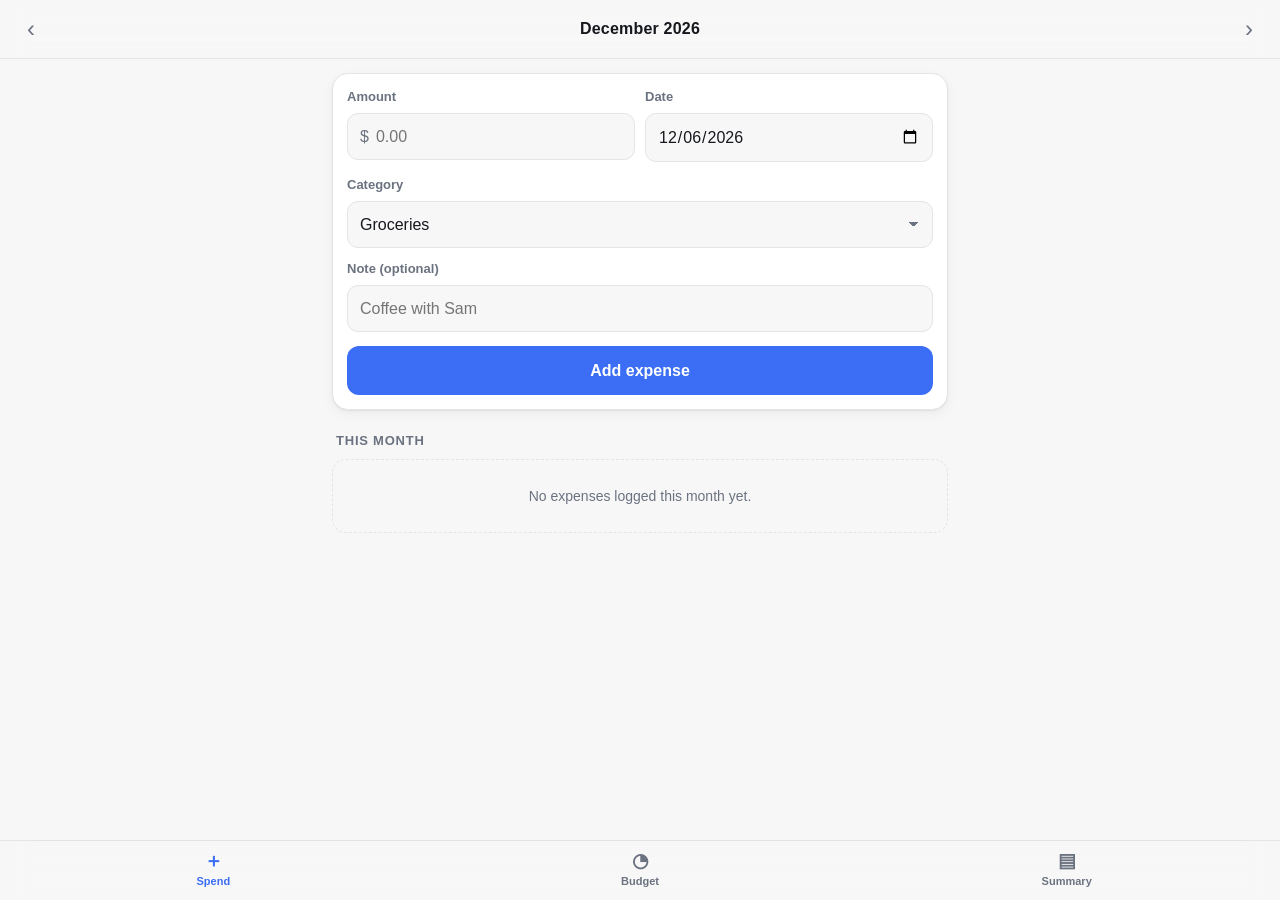
==== budget/index.html @ 3ccc6b04 "Move app to /budget/, add storage-protection status, fix amount field - App now served from /budget/" ====
<!doctype html>
<html lang="en">
<head>
<meta charset="utf-8">
<meta name="viewport" content="width=device-width, initial-scale=1, viewport-fit=cover">
<title>Budget</title>
<meta name="theme-color" content="#0f1115" media="(prefers-color-scheme: dark)">
<meta name="theme-color" content="#f7f7f8" media="(prefers-color-scheme: light)">
<meta name="apple-mobile-web-app-capable" content="yes">
<meta name="mobile-web-app-capable" content="yes">
<meta name="apple-mobile-web-app-status-bar-style" content="black-translucent">
<meta name="apple-mobile-web-app-title" content="Budget">
<link rel="manifest" href="manifest.webmanifest">
<link rel="apple-touch-icon" href="icons/icon-180.png">
<link rel="icon" href="icons/icon-192.png">
<link rel="stylesheet" href="styles.css">
</head>
<body>

<header class="topbar">
  <button class="monthnav" id="prevMonth" aria-label="Previous month">‹</button>
  <div class="monthlabel" id="monthLabel">—</div>
  <button class="monthnav" id="nextMonth" aria-label="Next month">›</button>
</header>

<main>
  <!-- ── SPEND ── -->
  <section class="view" id="view-spend">
    <form id="expenseForm" class="card">
      <div class="row">
        <div class="field amount">
          <label for="exAmount">Amount</label>
          <div class="amountwrap">
            <span class="cur" id="curSign">$</span>
            <input id="exAmount" type="text" inputmode="decimal" placeholder="0.00" autocomplete="off" required>
          </div>
        </div>
        <div class="field">
          <label for="exDate">Date</label>
          <input id="exDate" type="date" required>
        </div>
      </div>
      <div class="field">
        <label for="exCat">Category</label>
        <select id="exCat" required></select>
      </div>
      <div class="field">
        <label for="exNote">Note <span class="muted">(optional)</span></label>
        <input id="exNote" type="text" placeholder="Coffee with Sam" autocomplete="off">
      </div>
      <button type="submit" class="primary">Add expense</button>
    </form>

    <h2 class="sectiontitle">This month <span class="count" id="txCount"></span></h2>
    <ul class="txlist" id="txList"></ul>
  </section>

  <!-- ── BUDGET ── -->
  <section class="view" id="view-budget" hidden>
    <div class="card total" id="totalCard">
      <div class="totalhead">
        <span>Total spent</span>
        <span class="totalfig"><b id="totalSpent">$0</b> <span class="muted">of <span id="totalBudget">$0</span></span></span>
      </div>
      <div class="bar"><div class="fill" id="totalFill"></div></div>
      <div class="totalfoot" id="totalFoot"></div>
    </div>

    <h2 class="sectiontitle">Categories</h2>
    <ul class="catlist" id="catList"></ul>

    <form id="catForm" class="card">
      <div class="field"><label for="catName">New category</label>
        <input id="catName" type="text" placeholder="Groceries" autocomplete="off" required></div>
      <div class="field"><label for="catBudget">Monthly budget</label>
        <input id="catBudget" type="text" inputmode="decimal" placeholder="400" autocomplete="off" required></div>
      <button type="submit" class="primary">Add category</button>
    </form>
  </section>

  <!-- ── SUMMARY ── -->
  <section class="view" id="view-summary" hidden>
    <div id="summaryBody"></div>
    <div class="card">
      <h3 class="cardtitle">Keeping your data safe</h3>
      <div class="statusrow">
        <span class="dot" id="dotInstall"></span>
        <span class="lbl">Added to Home Screen</span>
        <span class="val" id="valInstall">checking…</span>
      </div>
      <div class="statusrow">
        <span class="dot" id="dotPersist"></span>
        <span class="lbl">Protected from auto-cleanup</span>
        <span class="val" id="valPersist">checking…</span>
      </div>
      <p class="muted small" id="persistNote"></p>
      <button class="ghost" id="persistBtn" hidden style="width:100%">Ask iOS to protect this data</button>

      <div class="divider"></div>

      <p class="muted small" id="backupNote"></p>
      <div class="btnrow">
        <button class="ghost" id="exportBtn">Export backup</button>
        <button class="ghost" id="importBtn">Import backup</button>
      </div>
      <input type="file" id="importFile" accept="application/json,.json" hidden>
      <button class="danger ghost" id="wipeBtn">Erase everything</button>
    </div>
  </section>
</main>

<nav class="tabbar">
  <button class="tab is-active" data-view="spend"><span class="ico">＋</span>Spend</button>
  <button class="tab" data-view="budget"><span class="ico">◔</span>Budget</button>
  <button class="tab" data-view="summary"><span class="ico">▤</span>Summary</button>
</nav>

<div class="toast" id="toast" role="status" aria-live="polite"></div>

<script src="app.js"></script>
</body>
</html>
---- budget/styles.css ----
:root{
  --bg:#f7f7f8; --card:#ffffff; --ink:#16181d; --muted:#6b7280;
  --line:#e4e4e7; --accent:#3b6ef5; --good:#16a34a; --warn:#d97706; --over:#dc2626;
  --track:#ececed; --shadow:0 1px 2px rgba(16,18,29,.06), 0 4px 12px rgba(16,18,29,.05);
  --safe-b: env(safe-area-inset-bottom, 0px);
  --safe-t: env(safe-area-inset-top, 0px);
}
@media (prefers-color-scheme: dark){
  :root{
    --bg:#0f1115; --card:#171a20; --ink:#e9eaee; --muted:#9aa1ad;
    --line:#262a32; --accent:#5b86ff; --good:#3ecf7a; --warn:#e6a23c; --over:#f4685f;
    --track:#23272f; --shadow:none;
  }
}
*{box-sizing:border-box}
html,body{margin:0;padding:0}
body{
  background:var(--bg); color:var(--ink);
  font:16px/1.45 -apple-system,BlinkMacSystemFont,"SF Pro Text","Segoe UI",Roboto,sans-serif;
  -webkit-text-size-adjust:100%; -webkit-tap-highlight-color:transparent;
  padding-bottom:calc(64px + var(--safe-b));
}
h2,h3{margin:0}
button,input,select{font:inherit;color:inherit}

/* top bar */
.topbar{
  position:sticky; top:0; z-index:20;
  padding:calc(var(--safe-t) + 10px) 12px 10px;
  display:flex; align-items:center; gap:4px;
  background:color-mix(in srgb, var(--bg) 88%, transparent);
  backdrop-filter:saturate(180%) blur(14px);
  -webkit-backdrop-filter:saturate(180%) blur(14px);
  border-bottom:1px solid var(--line);
}
.monthlabel{flex:1;text-align:center;font-weight:650;letter-spacing:.2px}
.monthnav{
  width:38px;height:38px;border:0;border-radius:10px;background:transparent;
  font-size:24px;line-height:1;color:var(--muted);cursor:pointer
}
.monthnav:active{background:var(--track)}

main{padding:14px 12px 24px;max-width:640px;margin:0 auto}
.sectiontitle{
  font-size:13px;font-weight:650;text-transform:uppercase;letter-spacing:.06em;
  color:var(--muted);margin:22px 4px 8px;display:flex;justify-content:space-between;align-items:baseline
}
.count{font-weight:500;text-transform:none;letter-spacing:0}
.cardtitle{font-size:15px;font-weight:650;margin-bottom:6px}
.muted{color:var(--muted)}
.small{font-size:13px;line-height:1.5}

.card{
  background:var(--card); border:1px solid var(--line); border-radius:16px;
  padding:14px; box-shadow:var(--shadow); margin-bottom:12px;
}
.field{margin-bottom:12px;display:flex;flex-direction:column;gap:6px}
.field:last-of-type{margin-bottom:14px}
label{font-size:13px;color:var(--muted);font-weight:550}
input[type=text],input[type=date],select{
  width:100%;padding:11px 12px;border:1px solid var(--line);border-radius:11px;
  background:var(--bg);appearance:none;-webkit-appearance:none;font-size:16px;
}
input:focus,select:focus{outline:2px solid var(--accent);outline-offset:-1px;border-color:transparent}
select{background-image:linear-gradient(45deg,transparent 50%,var(--muted) 50%),linear-gradient(135deg,var(--muted) 50%,transparent 50%);
  background-position:calc(100% - 18px) 50%,calc(100% - 13px) 50%;background-size:5px 5px,5px 5px;background-repeat:no-repeat;padding-right:34px}
.row{display:flex;gap:10px}
.row .field{flex:1;min-width:0}
/* The currency sign sits in the flow rather than floating over the input, so it
   works whatever the phone's locale calls the currency ($, US$, CHF, kr...). */
.amountwrap{
  display:flex;align-items:center;gap:7px;padding:0 12px;
  border:1px solid var(--line);border-radius:11px;background:var(--bg);
}
.amountwrap:focus-within{outline:2px solid var(--accent);outline-offset:-1px;border-color:transparent}
.amountwrap .cur{flex:none;color:var(--muted);white-space:nowrap}
.amountwrap input{
  flex:1;min-width:0;padding:11px 0;border:0;background:none;border-radius:0;
  font-variant-numeric:tabular-nums;
}
.amountwrap input:focus{outline:none}

button.primary{
  width:100%;padding:13px;border:0;border-radius:12px;background:var(--accent);
  color:#fff;font-weight:650;cursor:pointer
}
button.primary:active{filter:brightness(.92)}
button.ghost{
  padding:11px 14px;border:1px solid var(--line);border-radius:11px;background:transparent;
  font-weight:550;cursor:pointer
}
button.ghost:active{background:var(--track)}
button.danger{color:var(--over);border-color:color-mix(in srgb,var(--over) 35%,transparent);width:100%;margin-top:10px}
.btnrow{display:flex;gap:10px}
.btnrow button{flex:1}

/* progress bars */
.bar{height:9px;background:var(--track);border-radius:99px;overflow:hidden;margin:9px 0 0}
.fill{height:100%;width:0;border-radius:99px;background:var(--good);transition:width .28s ease}
.fill.warn{background:var(--warn)} .fill.over{background:var(--over)}

.total .totalhead{display:flex;justify-content:space-between;align-items:baseline;font-size:14px;color:var(--muted)}
.total .totalfig b{font-size:24px;color:var(--ink);font-variant-numeric:tabular-nums}
.total .totalfoot{margin-top:9px;font-size:13px;color:var(--muted)}
.total .totalfoot b{color:var(--ink)}

/* category list */
.catlist,.txlist{list-style:none;margin:0;padding:0}
.catlist li{
  background:var(--card);border:1px solid var(--line);border-radius:16px;
  padding:13px 14px;margin-bottom:10px;box-shadow:var(--shadow)
}
.cathead{display:flex;justify-content:space-between;align-items:baseline;gap:10px}
.catname{font-weight:600}
.catfig{font-variant-numeric:tabular-nums;font-size:14px;color:var(--muted);white-space:nowrap}
.catfig b{color:var(--ink)}
.catfoot{display:flex;justify-content:space-between;align-items:center;margin-top:8px;font-size:13px;color:var(--muted)}
.catfoot .acts{display:flex;gap:14px}
.linkbtn{background:none;border:0;padding:0;color:var(--accent);font-size:13px;font-weight:550;cursor:pointer}
.linkbtn.del{color:var(--over)}

/* transactions */
.txlist li{
  display:flex;align-items:center;gap:12px;padding:12px 14px;background:var(--card);
  border:1px solid var(--line);border-radius:14px;margin-bottom:8px;box-shadow:var(--shadow)
}
.tx-main{flex:1;min-width:0}
.tx-note{font-weight:550;white-space:nowrap;overflow:hidden;text-overflow:ellipsis}
.tx-meta{font-size:12.5px;color:var(--muted);margin-top:2px}
.tx-amt{font-variant-numeric:tabular-nums;font-weight:600}
.tx-del{background:none;border:0;color:var(--muted);font-size:20px;padding:0 2px;cursor:pointer;line-height:1}

.empty{
  text-align:center;color:var(--muted);font-size:14px;padding:26px 16px;
  border:1px dashed var(--line);border-radius:14px
}

/* summary */
.sumgrid{display:grid;grid-template-columns:1fr 1fr;gap:10px;margin-bottom:12px}
.stat{background:var(--card);border:1px solid var(--line);border-radius:16px;padding:14px;box-shadow:var(--shadow)}
.stat .k{font-size:12.5px;color:var(--muted);font-weight:550}
.stat .v{font-size:23px;font-weight:680;margin-top:3px;font-variant-numeric:tabular-nums}
.stat .v.over{color:var(--over)} .stat .v.good{color:var(--good)}
.sumrow{display:flex;align-items:center;gap:10px;padding:9px 0;border-bottom:1px solid var(--line)}
.sumrow:last-child{border-bottom:0}
.sumrow .nm{flex:1;min-width:0;white-space:nowrap;overflow:hidden;text-overflow:ellipsis}
.sumrow .pct{width:44px;text-align:right;font-size:13px;color:var(--muted);font-variant-numeric:tabular-nums}
.sumrow .amt{width:96px;text-align:right;font-variant-numeric:tabular-nums;font-size:14px}
.minibar{width:56px;height:6px;background:var(--track);border-radius:99px;overflow:hidden}
.minibar i{display:block;height:100%;background:var(--good);border-radius:99px}
.minibar i.warn{background:var(--warn)} .minibar i.over{background:var(--over)}

/* tab bar */
.tabbar{
  position:fixed;left:0;right:0;bottom:0;z-index:20;display:flex;
  padding-bottom:var(--safe-b);
  background:color-mix(in srgb, var(--bg) 88%, transparent);
  backdrop-filter:saturate(180%) blur(14px);
  -webkit-backdrop-filter:saturate(180%) blur(14px);
  border-top:1px solid var(--line);
}
.tab{
  flex:1;border:0;background:none;padding:9px 0 10px;font-size:11px;font-weight:600;
  color:var(--muted);display:flex;flex-direction:column;align-items:center;gap:2px;cursor:pointer
}
.tab .ico{font-size:19px;line-height:1.15}
.tab.is-active{color:var(--accent)}

.toast{
  position:fixed;left:50%;bottom:calc(78px + var(--safe-b));transform:translate(-50%,14px);
  background:var(--ink);color:var(--bg);padding:10px 16px;border-radius:99px;font-size:14px;
  font-weight:550;opacity:0;pointer-events:none;transition:opacity .2s,transform .2s;z-index:30;
  max-width:88vw;text-align:center
}
.toast.show{opacity:1;transform:translate(-50%,0)}

/* storage status */
.statusrow{display:flex;align-items:center;gap:9px;padding:8px 0;border-bottom:1px solid var(--line)}
.statusrow:last-of-type{border-bottom:0}
.statusrow .dot{width:9px;height:9px;border-radius:99px;background:var(--muted);flex:none}
.statusrow .dot.ok{background:var(--good)} .statusrow .dot.no{background:var(--warn)}
.statusrow .lbl{flex:1;font-size:14px}
.statusrow .val{font-size:13px;color:var(--muted);font-weight:550;text-align:right}
.divider{height:1px;background:var(--line);margin:12px 0}
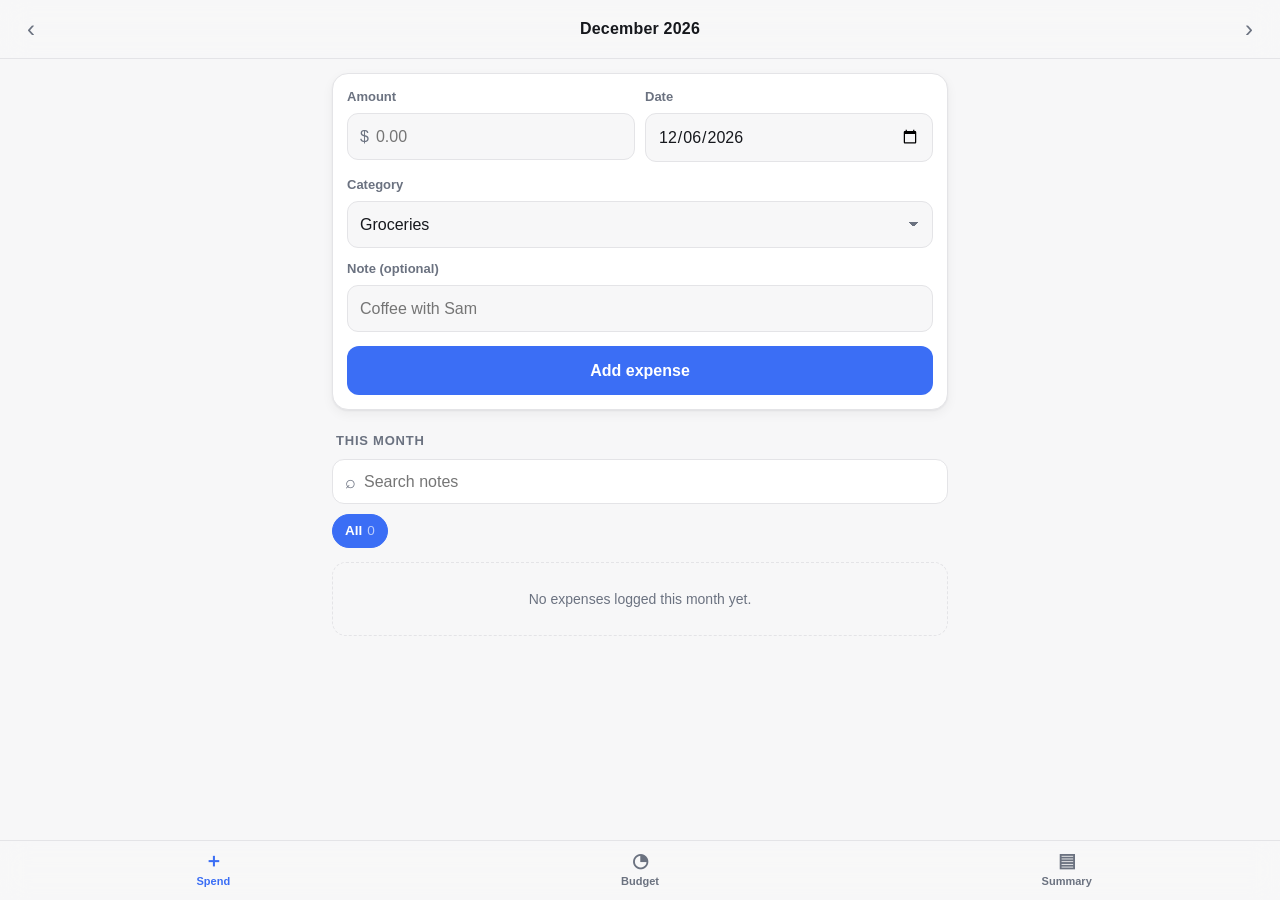
==== commit 43b5a32b: "Add usage-ranked categories, note autocomplete, search, one-step category edit - Category dropdown a" ====
--- a/budget/index.html
+++ b/budget/index.html
@@ -44,14 +44,31 @@
         <label for="exCat">Category</label>
         <select id="exCat" required></select>
       </div>
-      <div class="field">
+      <div class="field notefield">
         <label for="exNote">Note <span class="muted">(optional)</span></label>
-        <input id="exNote" type="text" placeholder="Coffee with Sam" autocomplete="off">
+        <input id="exNote" type="text" placeholder="Coffee with Sam" autocomplete="off"
+               autocorrect="off" autocapitalize="sentences" spellcheck="false">
+        <ul class="suggest" id="noteSuggest" hidden></ul>
       </div>
       <button type="submit" class="primary">Add expense</button>
     </form>
 
-    <h2 class="sectiontitle">This month <span class="count" id="txCount"></span></h2>
+    <h2 class="sectiontitle"><span id="txHeading">This month</span> <span class="count" id="txCount"></span></h2>
+
+    <div class="searchbar">
+      <div class="searchwrap">
+        <span class="searchico">⌕</span>
+        <input id="txSearch" type="text" placeholder="Search notes" autocomplete="off"
+               autocorrect="off" autocapitalize="none" spellcheck="false">
+        <button type="button" class="clearbtn" id="txClear" hidden aria-label="Clear search">×</button>
+      </div>
+      <div class="chips" id="catChips"></div>
+      <div class="scoperow" id="scopeRow" hidden>
+        <button type="button" class="scopebtn is-on" data-scope="month">This month</button>
+        <button type="button" class="scopebtn" data-scope="all">All months</button>
+      </div>
+    </div>
+
     <ul class="txlist" id="txList"></ul>
   </section>
 
@@ -115,6 +132,25 @@
   <button class="tab" data-view="summary"><span class="ico">▤</span>Summary</button>
 </nav>
 
+<div class="modal" id="catModal" hidden>
+  <div class="sheet" role="dialog" aria-modal="true" aria-labelledby="catModalTitle">
+    <h3 id="catModalTitle">Edit category</h3>
+    <div class="field">
+      <label for="edName">Name</label>
+      <input id="edName" type="text" autocomplete="off">
+    </div>
+    <div class="field">
+      <label for="edBudget">Monthly budget</label>
+      <div class="amountwrap">
+        <span class="cur" id="edCurSign">$</span>
+        <input id="edBudget" type="text" inputmode="decimal" autocomplete="off">
+      </div>
+    </div>
+    <button class="primary" id="edSave">Save changes</button>
+    <button class="ghost" id="edCancel" style="width:100%;margin-top:8px">Cancel</button>
+  </div>
+</div>
+
 <div class="toast" id="toast" role="status" aria-live="polite"></div>
 
 <script src="app.js"></script>
--- a/budget/styles.css
+++ b/budget/styles.css
@@ -13,6 +13,9 @@
   }
 }
 *{box-sizing:border-box}
+/* A class that sets `display` outbeats the browser's own rule for [hidden], which
+   would leave things like the edit sheet stuck on screen. Settle it once, here. */
+[hidden]{display:none !important}
 html,body{margin:0;padding:0}
 body{
   background:var(--bg); color:var(--ink);
@@ -182,3 +185,70 @@
 .statusrow .lbl{flex:1;font-size:14px}
 .statusrow .val{font-size:13px;color:var(--muted);font-weight:550;text-align:right}
 .divider{height:1px;background:var(--line);margin:12px 0}
+
+/* ── note autocomplete ── */
+.notefield{position:relative}
+.suggest{
+  list-style:none;margin:4px 0 0;padding:4px;position:absolute;left:0;right:0;top:100%;
+  z-index:15;background:var(--card);border:1px solid var(--line);border-radius:12px;
+  box-shadow:0 6px 24px rgba(16,18,29,.14);max-height:222px;overflow-y:auto;
+  -webkit-overflow-scrolling:touch;
+}
+@media (prefers-color-scheme:dark){.suggest{box-shadow:0 6px 24px rgba(0,0,0,.5)}}
+.suggest li{
+  padding:10px 11px;border-radius:8px;cursor:pointer;display:flex;align-items:baseline;gap:8px;
+}
+.suggest li:active,.suggest li.hi{background:var(--track)}
+.suggest .s-txt{flex:1;min-width:0;white-space:nowrap;overflow:hidden;text-overflow:ellipsis}
+.suggest .s-cat{font-size:12px;color:var(--muted);flex:none}
+
+/* ── search + tag filter ── */
+.searchbar{margin:0 0 12px}
+.searchwrap{
+  display:flex;align-items:center;gap:8px;padding:0 12px;background:var(--card);
+  border:1px solid var(--line);border-radius:12px;
+}
+.searchwrap:focus-within{outline:2px solid var(--accent);outline-offset:-1px;border-color:transparent}
+.searchico{color:var(--muted);font-size:18px;flex:none;line-height:1}
+.searchwrap input{
+  flex:1;min-width:0;border:0;background:none;padding:10px 0;border-radius:0;font-size:16px;
+}
+.searchwrap input:focus{outline:none}
+.clearbtn{
+  flex:none;border:0;background:var(--track);color:var(--muted);width:22px;height:22px;
+  border-radius:99px;font-size:15px;line-height:1;cursor:pointer;padding:0;
+}
+.chips{
+  display:flex;gap:7px;overflow-x:auto;padding:10px 2px 2px;margin:0 -2px;
+  scrollbar-width:none;-webkit-overflow-scrolling:touch;
+}
+.chips::-webkit-scrollbar{display:none}
+.chip{
+  flex:none;padding:6px 12px;border:1px solid var(--line);border-radius:99px;
+  background:var(--card);font-size:13.5px;font-weight:550;color:var(--muted);
+  cursor:pointer;white-space:nowrap;
+}
+.chip.is-on{background:var(--accent);border-color:var(--accent);color:#fff}
+.chip .n{opacity:.65;font-weight:500;margin-left:5px}
+.scoperow{display:flex;gap:6px;margin-top:9px}
+.scopebtn{
+  flex:1;padding:7px;border:1px solid var(--line);border-radius:9px;background:var(--card);
+  font-size:13px;font-weight:550;color:var(--muted);cursor:pointer;
+}
+.scopebtn.is-on{background:var(--track);color:var(--ink);border-color:var(--line)}
+
+/* ── edit-category sheet ── */
+.modal{
+  position:fixed;inset:0;z-index:40;display:flex;align-items:flex-end;justify-content:center;
+  background:rgba(10,12,16,.45);padding:0;
+  -webkit-backdrop-filter:blur(2px);backdrop-filter:blur(2px);
+}
+.modal .sheet{
+  width:100%;max-width:640px;background:var(--card);
+  border-radius:20px 20px 0 0;padding:18px 16px calc(18px + var(--safe-b));
+  box-shadow:0 -8px 40px rgba(0,0,0,.25);
+  animation:sheetup .22s cubic-bezier(.2,.8,.3,1);
+}
+@keyframes sheetup{from{transform:translateY(18px);opacity:.4}to{transform:none;opacity:1}}
+.modal h3{font-size:17px;font-weight:680;margin:0 0 14px}
+.modal .danger{margin-top:14px}
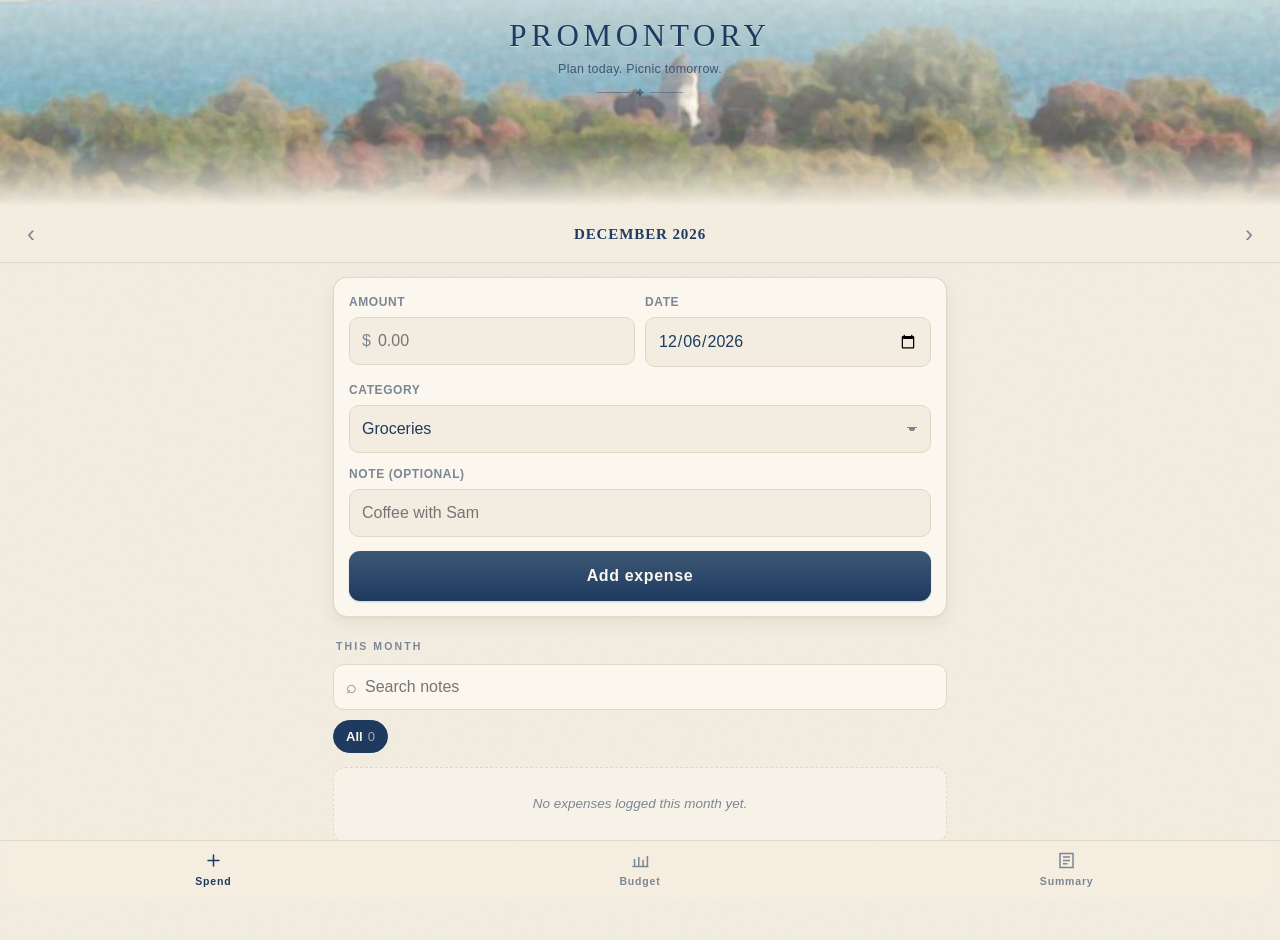
==== commit 716860ed: "Theme the app after Promontory Point, with a watercolour header - Header is a real Wikimedia Commons" ====
--- a/budget/index.html
+++ b/budget/index.html
@@ -3,13 +3,13 @@
 <head>
 <meta charset="utf-8">
 <meta name="viewport" content="width=device-width, initial-scale=1, viewport-fit=cover">
-<title>Budget</title>
-<meta name="theme-color" content="#0f1115" media="(prefers-color-scheme: dark)">
-<meta name="theme-color" content="#f7f7f8" media="(prefers-color-scheme: light)">
+<title>Promontory Budget</title>
+<meta name="theme-color" content="#151C24" media="(prefers-color-scheme: dark)">
+<meta name="theme-color" content="#F3EDE1" media="(prefers-color-scheme: light)">
 <meta name="apple-mobile-web-app-capable" content="yes">
 <meta name="mobile-web-app-capable" content="yes">
 <meta name="apple-mobile-web-app-status-bar-style" content="black-translucent">
-<meta name="apple-mobile-web-app-title" content="Budget">
+<meta name="apple-mobile-web-app-title" content="Promontory">
 <link rel="manifest" href="manifest.webmanifest">
 <link rel="apple-touch-icon" href="icons/icon-180.png">
 <link rel="icon" href="icons/icon-192.png">
@@ -17,11 +17,29 @@
 </head>
 <body>
 
-<header class="topbar">
+<header class="banner">
+  <img class="banner-img"
+       src="img/point-header.jpg"
+       srcset="img/point-header-sm.jpg 620w, img/point-header.jpg 1040w"
+       sizes="100vw"
+       alt="Watercolour view over Promontory Point: autumn trees along the headland, the field house tower, and Lake Michigan beyond.">
+  <div class="banner-veil"></div>
+  <div class="banner-text">
+    <div class="wordmark">Promontory</div>
+    <div class="tagline">Plan today. Picnic tomorrow.</div>
+    <svg class="flourish" width="86" height="9" viewBox="0 0 86 9" fill="none" aria-hidden="true">
+      <path d="M0 4.5h33M53 4.5h33" stroke="currentColor" stroke-width="1" opacity=".38"/>
+      <path d="M43 .8l1.5 2.9 2.9 1.5-2.9 1.5L43 9.6l-1.5-2.9L38.6 5.2l2.9-1.5z"
+            fill="currentColor" opacity=".55" transform="translate(0,-.7)"/>
+    </svg>
+  </div>
+</header>
+
+<div class="topbar">
   <button class="monthnav" id="prevMonth" aria-label="Previous month">‹</button>
   <div class="monthlabel" id="monthLabel">—</div>
   <button class="monthnav" id="nextMonth" aria-label="Next month">›</button>
-</header>
+</div>
 
 <main>
   <!-- ── SPEND ── -->
@@ -123,13 +141,26 @@
       <input type="file" id="importFile" accept="application/json,.json" hidden>
       <button class="danger ghost" id="wipeBtn">Erase everything</button>
     </div>
+
+    <p class="credit">
+      Header: <em>Promontory Point shoreline in Autumn</em> by Kim Scarborough,
+      <a href="https://commons.wikimedia.org/wiki/File:Promontory_Point_shoreline_in_Autumn.jpg">via Wikimedia Commons</a>,
+      <a href="https://creativecommons.org/licenses/by-sa/2.0/">CC BY-SA 2.0</a> &mdash;
+      adapted here with a watercolour treatment and shared under the same licence.
+    </p>
   </section>
 </main>
 
 <nav class="tabbar">
-  <button class="tab is-active" data-view="spend"><span class="ico">＋</span>Spend</button>
-  <button class="tab" data-view="budget"><span class="ico">◔</span>Budget</button>
-  <button class="tab" data-view="summary"><span class="ico">▤</span>Summary</button>
+  <button class="tab is-active" data-view="spend">
+    <span class="ico"><svg width="21" height="21" viewBox="0 0 21 21" fill="none"
+      stroke="currentColor" stroke-width="1.5" stroke-linecap="round"><path d="M10.5 5v11M5 10.5h11"/></svg></span>Spend</button>
+  <button class="tab" data-view="budget">
+    <span class="ico"><svg width="21" height="21" viewBox="0 0 21 21" fill="none"
+      stroke="currentColor" stroke-width="1.5"><path d="M2.5 16.5h16M4.5 16.5V9M8.8 16.5V7M13.1 16.5V9.8M17.4 16.5V6"/></svg></span>Budget</button>
+  <button class="tab" data-view="summary">
+    <span class="ico"><svg width="21" height="21" viewBox="0 0 21 21" fill="none"
+      stroke="currentColor" stroke-width="1.5"><path d="M4 3.5h13v14H4zM7 7h7M7 10.4h7M7 13.8h4.5"/></svg></span>Summary</button>
 </nav>
 
 <div class="modal" id="catModal" hidden>
--- a/budget/styles.css
+++ b/budget/styles.css
@@ -1,254 +1,407 @@
+/* ─────────────────────────────────────────────────────────────
+   Promontory — a paper-and-watercolour theme for the budget app.
+   Palette taken off the header photograph: lake teal, autumn sage,
+   limestone cream, and the deep navy of the Point's field house roof.
+   ───────────────────────────────────────────────────────────── */
+
 :root{
-  --bg:#f7f7f8; --card:#ffffff; --ink:#16181d; --muted:#6b7280;
-  --line:#e4e4e7; --accent:#3b6ef5; --good:#16a34a; --warn:#d97706; --over:#dc2626;
-  --track:#ececed; --shadow:0 1px 2px rgba(16,18,29,.06), 0 4px 12px rgba(16,18,29,.05);
+  --paper:#F3EDE1;          /* the sheet */
+  --paper-2:#EDE5D6;        /* a second, slightly darker wash */
+  --card:#FBF7EF;
+  --line:#E1D7C4;
+  --line-soft:#EAE2D2;
+
+  --ink:#1E3A5F;            /* deep navy, from the tower roof */
+  --ink-2:#3D5875;
+  --muted:#7C8794;
+  --faint:#9AA3AC;
+
+  --lake:#4A8FA8;           /* the water */
+  --lake-d:#2F6D85;
+  --sage:#7E9464;           /* autumn foliage, the healthy state */
+  --sage-d:#63784C;
+  --wheat:#C79A4B;          /* getting close */
+  --clay:#C2704A;           /* over */
+
+  --track:#E6DECD;
+  --shadow:0 1px 2px rgba(60,50,35,.05), 0 6px 18px rgba(60,50,35,.07);
+  --shadow-lift:0 2px 6px rgba(60,50,35,.08), 0 18px 40px rgba(60,50,35,.14);
+
   --safe-b: env(safe-area-inset-bottom, 0px);
   --safe-t: env(safe-area-inset-top, 0px);
-}
+
+  /* Seamless paper grain. feTurbulence with stitchTiles tiles without a seam,
+     so this costs one tiny inline SVG rather than an image request. */
+  --grain:url("data:image/svg+xml,%3Csvg xmlns='http://www.w3.org/2000/svg' width='180' height='180'%3E%3Cfilter id='n'%3E%3CfeTurbulence type='fractalNoise' baseFrequency='0.85' numOctaves='4' stitchTiles='stitch'/%3E%3CfeColorMatrix type='saturate' values='0'/%3E%3C/filter%3E%3Crect width='180' height='180' filter='url(%23n)' opacity='0.055'/%3E%3C/svg%3E");
+  --header-filter:saturate(1.02) contrast(1.01);
+
+  --good:var(--sage-d);
+  --over:var(--clay);
+}
+
 @media (prefers-color-scheme: dark){
-  :root{
-    --bg:#0f1115; --card:#171a20; --ink:#e9eaee; --muted:#9aa1ad;
-    --line:#262a32; --accent:#5b86ff; --good:#3ecf7a; --warn:#e6a23c; --over:#f4685f;
-    --track:#23272f; --shadow:none;
+  :root:not([data-theme="light"]){
+    --paper:#151C24;
+    --paper-2:#111820;
+    --card:#1B242E;
+    --line:#2A3742;
+    --line-soft:#232E38;
+
+    --ink:#E4EAF0;
+    --ink-2:#BCC8D4;
+    --muted:#8B99A6;
+    --faint:#75828F;
+
+    --lake:#5FA9C2;
+    --lake-d:#3F8299;
+    --sage:#8FA873;
+    --sage-d:#758D5C;
+    --wheat:#D6AC5E;
+    --clay:#D9825A;
+
+    --track:#26313C;
+    --shadow:0 1px 2px rgba(0,0,0,.34), 0 6px 18px rgba(0,0,0,.28);
+    --shadow-lift:0 2px 6px rgba(0,0,0,.4), 0 18px 40px rgba(0,0,0,.44);
+    --grain:url("data:image/svg+xml,%3Csvg xmlns='http://www.w3.org/2000/svg' width='180' height='180'%3E%3Cfilter id='n'%3E%3CfeTurbulence type='fractalNoise' baseFrequency='0.85' numOctaves='4' stitchTiles='stitch'/%3E%3CfeColorMatrix type='saturate' values='0'/%3E%3C/filter%3E%3Crect width='180' height='180' filter='url(%23n)' opacity='0.05'/%3E%3C/svg%3E");
+    --header-filter:saturate(.86) brightness(.72) contrast(1.02);
+    --good:var(--sage);
+    --over:var(--clay);
   }
 }
+:root[data-theme="dark"]{
+  --paper:#151C24; --paper-2:#111820; --card:#1B242E;
+  --line:#2A3742; --line-soft:#232E38;
+  --ink:#E4EAF0; --ink-2:#BCC8D4; --muted:#8B99A6; --faint:#75828F;
+  --lake:#5FA9C2; --lake-d:#3F8299; --sage:#8FA873; --sage-d:#758D5C;
+  --wheat:#D6AC5E; --clay:#D9825A;
+  --track:#26313C;
+  --shadow:0 1px 2px rgba(0,0,0,.34), 0 6px 18px rgba(0,0,0,.28);
+  --shadow-lift:0 2px 6px rgba(0,0,0,.4), 0 18px 40px rgba(0,0,0,.44);
+  --grain:url("data:image/svg+xml,%3Csvg xmlns='http://www.w3.org/2000/svg' width='180' height='180'%3E%3Cfilter id='n'%3E%3CfeTurbulence type='fractalNoise' baseFrequency='0.85' numOctaves='4' stitchTiles='stitch'/%3E%3CfeColorMatrix type='saturate' values='0'/%3E%3C/filter%3E%3Crect width='180' height='180' filter='url(%23n)' opacity='0.05'/%3E%3C/svg%3E");
+  --header-filter:saturate(.86) brightness(.72) contrast(1.02);
+  --good:var(--sage);
+  --over:var(--clay);
+}
+
 *{box-sizing:border-box}
 /* A class that sets `display` outbeats the browser's own rule for [hidden], which
    would leave things like the edit sheet stuck on screen. Settle it once, here. */
 [hidden]{display:none !important}
+
 html,body{margin:0;padding:0}
 body{
-  background:var(--bg); color:var(--ink);
-  font:16px/1.45 -apple-system,BlinkMacSystemFont,"SF Pro Text","Segoe UI",Roboto,sans-serif;
+  background-color:var(--paper);
+  background-image:var(--grain);
+  color:var(--ink);
+  font:16px/1.5 -apple-system,BlinkMacSystemFont,"SF Pro Text","Segoe UI",Roboto,sans-serif;
   -webkit-text-size-adjust:100%; -webkit-tap-highlight-color:transparent;
-  padding-bottom:calc(64px + var(--safe-b));
-}
-h2,h3{margin:0}
+  padding-bottom:calc(66px + var(--safe-b));
+}
+h1,h2,h3{margin:0}
 button,input,select{font:inherit;color:inherit}
-
-/* top bar */
+.tabular,.catfig,.tx-amt,.totalfig,.stat .v,.amt,.pct{font-variant-numeric:tabular-nums}
+
+/* ── the watercolour banner ── */
+.banner{
+  position:relative; overflow:hidden;
+  padding-top:var(--safe-t);
+  background:linear-gradient(180deg,#CFE0E6,#E4E9DE);
+}
+.banner-img{
+  display:block; width:100%; height:206px; object-fit:cover; object-position:50% 62%;
+  filter:var(--header-filter);
+}
+/* the wash that lets the title sit on top of the picture */
+.banner-veil{
+  position:absolute; inset:var(--safe-t) 0 0;
+  background:
+    linear-gradient(180deg, rgba(243,237,225,.62) 0%, rgba(243,237,225,.16) 42%, rgba(243,237,225,0) 66%),
+    linear-gradient(0deg, var(--paper) 0%, rgba(243,237,225,.55) 12%, rgba(243,237,225,0) 32%);
+  pointer-events:none;
+}
+@media (prefers-color-scheme: dark){
+  :root:not([data-theme="light"]) .banner-veil{
+    background:
+      linear-gradient(180deg, rgba(21,28,36,.68) 0%, rgba(21,28,36,.22) 42%, rgba(21,28,36,0) 66%),
+      linear-gradient(0deg, var(--paper) 0%, rgba(21,28,36,.6) 12%, rgba(21,28,36,0) 32%);
+  }
+}
+:root[data-theme="dark"] .banner-veil{
+  background:
+    linear-gradient(180deg, rgba(21,28,36,.68) 0%, rgba(21,28,36,.22) 42%, rgba(21,28,36,0) 66%),
+    linear-gradient(0deg, var(--paper) 0%, rgba(21,28,36,.6) 12%, rgba(21,28,36,0) 32%);
+}
+.banner-text{
+  position:absolute; left:0; right:0; top:calc(var(--safe-t) + 20px);
+  text-align:center; padding:0 22px;
+}
+.wordmark{
+  font-family:"Didot","Bodoni 72",Georgia,"Times New Roman",serif;
+  font-weight:400; font-size:31px; line-height:1.06; letter-spacing:.15em;
+  text-transform:uppercase; color:var(--ink);
+  text-shadow:0 1px 0 rgba(255,255,255,.45);
+}
+:root[data-theme="dark"] .wordmark{text-shadow:0 1px 3px rgba(0,0,0,.5)}
+@media (prefers-color-scheme: dark){
+  :root:not([data-theme="light"]) .wordmark{text-shadow:0 1px 3px rgba(0,0,0,.5)}
+}
+.tagline{
+  font-size:12.5px; color:var(--ink-2); margin-top:7px; letter-spacing:.02em;
+}
+.flourish{display:block; margin:9px auto 0}
+
+/* ── month bar ── */
 .topbar{
   position:sticky; top:0; z-index:20;
-  padding:calc(var(--safe-t) + 10px) 12px 10px;
+  padding:9px 12px;
   display:flex; align-items:center; gap:4px;
-  background:color-mix(in srgb, var(--bg) 88%, transparent);
+  background:color-mix(in srgb, var(--paper) 90%, transparent);
   backdrop-filter:saturate(180%) blur(14px);
   -webkit-backdrop-filter:saturate(180%) blur(14px);
   border-bottom:1px solid var(--line);
 }
-.monthlabel{flex:1;text-align:center;font-weight:650;letter-spacing:.2px}
+.monthlabel{
+  flex:1; text-align:center; font-weight:600; letter-spacing:.06em;
+  font-size:15px; text-transform:uppercase;
+  font-family:"Didot","Bodoni 72",Georgia,serif;
+}
 .monthnav{
   width:38px;height:38px;border:0;border-radius:10px;background:transparent;
   font-size:24px;line-height:1;color:var(--muted);cursor:pointer
 }
 .monthnav:active{background:var(--track)}
 
-main{padding:14px 12px 24px;max-width:640px;margin:0 auto}
+main{padding:14px 13px 24px;max-width:640px;margin:0 auto}
+
 .sectiontitle{
-  font-size:13px;font-weight:650;text-transform:uppercase;letter-spacing:.06em;
-  color:var(--muted);margin:22px 4px 8px;display:flex;justify-content:space-between;align-items:baseline
-}
-.count{font-weight:500;text-transform:none;letter-spacing:0}
-.cardtitle{font-size:15px;font-weight:650;margin-bottom:6px}
+  font-size:10.5px;font-weight:650;text-transform:uppercase;letter-spacing:.2em;
+  color:var(--muted);margin:22px 3px 9px;display:flex;justify-content:space-between;align-items:baseline;
+}
+.count{font-weight:500;letter-spacing:.02em;text-transform:none;font-size:12px}
+.cardtitle{
+  font-family:"Didot","Bodoni 72",Georgia,serif;
+  font-size:17px;font-weight:400;margin-bottom:7px;letter-spacing:.02em;
+}
 .muted{color:var(--muted)}
-.small{font-size:13px;line-height:1.5}
+.small{font-size:13px;line-height:1.55}
 
 .card{
-  background:var(--card); border:1px solid var(--line); border-radius:16px;
-  padding:14px; box-shadow:var(--shadow); margin-bottom:12px;
+  background:var(--card); border:1px solid var(--line); border-radius:14px;
+  padding:15px; box-shadow:var(--shadow); margin-bottom:12px;
 }
 .field{margin-bottom:12px;display:flex;flex-direction:column;gap:6px}
 .field:last-of-type{margin-bottom:14px}
-label{font-size:13px;color:var(--muted);font-weight:550}
+label{font-size:12px;color:var(--muted);font-weight:600;letter-spacing:.05em;text-transform:uppercase}
 input[type=text],input[type=date],select{
-  width:100%;padding:11px 12px;border:1px solid var(--line);border-radius:11px;
-  background:var(--bg);appearance:none;-webkit-appearance:none;font-size:16px;
-}
-input:focus,select:focus{outline:2px solid var(--accent);outline-offset:-1px;border-color:transparent}
-select{background-image:linear-gradient(45deg,transparent 50%,var(--muted) 50%),linear-gradient(135deg,var(--muted) 50%,transparent 50%);
-  background-position:calc(100% - 18px) 50%,calc(100% - 13px) 50%;background-size:5px 5px,5px 5px;background-repeat:no-repeat;padding-right:34px}
+  width:100%;padding:11px 12px;border:1px solid var(--line);border-radius:10px;
+  background:var(--paper);appearance:none;-webkit-appearance:none;font-size:16px;color:var(--ink);
+}
+input:focus,select:focus{outline:2px solid var(--lake);outline-offset:-1px;border-color:transparent}
+select{
+  background-image:linear-gradient(45deg,transparent 50%,var(--muted) 50%),linear-gradient(135deg,var(--muted) 50%,transparent 50%);
+  background-position:calc(100% - 18px) 50%,calc(100% - 13px) 50%;background-size:5px 5px,5px 5px;
+  background-repeat:no-repeat;padding-right:34px;
+}
 .row{display:flex;gap:10px}
 .row .field{flex:1;min-width:0}
-/* The currency sign sits in the flow rather than floating over the input, so it
-   works whatever the phone's locale calls the currency ($, US$, CHF, kr...). */
 .amountwrap{
   display:flex;align-items:center;gap:7px;padding:0 12px;
-  border:1px solid var(--line);border-radius:11px;background:var(--bg);
-}
-.amountwrap:focus-within{outline:2px solid var(--accent);outline-offset:-1px;border-color:transparent}
+  border:1px solid var(--line);border-radius:10px;background:var(--paper);
+}
+.amountwrap:focus-within{outline:2px solid var(--lake);outline-offset:-1px;border-color:transparent}
 .amountwrap .cur{flex:none;color:var(--muted);white-space:nowrap}
-.amountwrap input{
-  flex:1;min-width:0;padding:11px 0;border:0;background:none;border-radius:0;
-  font-variant-numeric:tabular-nums;
-}
+.amountwrap input{flex:1;min-width:0;padding:11px 0;border:0;background:none;border-radius:0}
 .amountwrap input:focus{outline:none}
 
 button.primary{
-  width:100%;padding:13px;border:0;border-radius:12px;background:var(--accent);
-  color:#fff;font-weight:650;cursor:pointer
-}
-button.primary:active{filter:brightness(.92)}
+  width:100%;padding:13px;border:0;border-radius:11px;
+  background:linear-gradient(180deg,var(--ink-2),var(--ink));
+  color:var(--card);font-weight:650;letter-spacing:.04em;cursor:pointer;
+  box-shadow:0 1px 2px rgba(30,58,95,.2);
+}
+button.primary:active{filter:brightness(.94)}
 button.ghost{
-  padding:11px 14px;border:1px solid var(--line);border-radius:11px;background:transparent;
-  font-weight:550;cursor:pointer
+  padding:11px 14px;border:1px solid var(--line);border-radius:10px;background:var(--paper);
+  font-weight:600;cursor:pointer;color:var(--ink-2);
 }
 button.ghost:active{background:var(--track)}
-button.danger{color:var(--over);border-color:color-mix(in srgb,var(--over) 35%,transparent);width:100%;margin-top:10px}
+button.danger{color:var(--clay);border-color:color-mix(in srgb,var(--clay) 34%,transparent);width:100%;margin-top:10px}
 .btnrow{display:flex;gap:10px}
 .btnrow button{flex:1}
 
-/* progress bars */
-.bar{height:9px;background:var(--track);border-radius:99px;overflow:hidden;margin:9px 0 0}
-.fill{height:100%;width:0;border-radius:99px;background:var(--good);transition:width .28s ease}
-.fill.warn{background:var(--warn)} .fill.over{background:var(--over)}
-
-.total .totalhead{display:flex;justify-content:space-between;align-items:baseline;font-size:14px;color:var(--muted)}
-.total .totalfig b{font-size:24px;color:var(--ink);font-variant-numeric:tabular-nums}
-.total .totalfoot{margin-top:9px;font-size:13px;color:var(--muted)}
+/* ── washed progress bars ── */
+.bar{
+  height:10px;background:var(--track);border-radius:99px;overflow:hidden;margin:10px 0 0;
+  box-shadow:inset 0 1px 1px rgba(60,50,35,.06);
+}
+.fill{
+  height:100%;width:0;border-radius:99px;transition:width .3s ease;
+  background:linear-gradient(90deg,var(--sage),var(--sage-d));
+}
+.fill.warn{background:linear-gradient(90deg,var(--wheat),#B0863C)}
+.fill.over{background:linear-gradient(90deg,var(--clay),#A85B39)}
+
+.total{position:relative;overflow:hidden}
+.total .totalhead{display:flex;justify-content:space-between;align-items:baseline;font-size:12px;color:var(--muted);letter-spacing:.06em;text-transform:uppercase}
+.total .totalfig b{
+  font-size:29px;color:var(--ink);font-weight:400;
+  font-family:"Didot","Bodoni 72",Georgia,serif;
+}
+.total .totalfoot{margin-top:10px;font-size:13px;color:var(--muted)}
 .total .totalfoot b{color:var(--ink)}
 
-/* category list */
+/* ── categories ── */
 .catlist,.txlist{list-style:none;margin:0;padding:0}
 .catlist li{
-  background:var(--card);border:1px solid var(--line);border-radius:16px;
-  padding:13px 14px;margin-bottom:10px;box-shadow:var(--shadow)
+  background:var(--card);border:1px solid var(--line);border-radius:14px;
+  padding:13px 14px;margin-bottom:10px;box-shadow:var(--shadow);
 }
 .cathead{display:flex;justify-content:space-between;align-items:baseline;gap:10px}
-.catname{font-weight:600}
-.catfig{font-variant-numeric:tabular-nums;font-size:14px;color:var(--muted);white-space:nowrap}
+.catname{font-weight:600;letter-spacing:.01em}
+.catfig{font-size:13px;color:var(--muted);white-space:nowrap}
 .catfig b{color:var(--ink)}
-.catfoot{display:flex;justify-content:space-between;align-items:center;margin-top:8px;font-size:13px;color:var(--muted)}
-.catfoot .acts{display:flex;gap:14px}
-.linkbtn{background:none;border:0;padding:0;color:var(--accent);font-size:13px;font-weight:550;cursor:pointer}
-.linkbtn.del{color:var(--over)}
-
-/* transactions */
+.catfoot{display:flex;justify-content:space-between;align-items:center;margin-top:9px;font-size:12.5px;color:var(--muted)}
+.catfoot .acts{display:flex;gap:15px}
+.linkbtn{background:none;border:0;padding:0;color:var(--lake-d);font-size:12.5px;font-weight:600;cursor:pointer}
+.linkbtn.del{color:var(--clay)}
+
+/* ── transactions ── */
 .txlist li{
   display:flex;align-items:center;gap:12px;padding:12px 14px;background:var(--card);
-  border:1px solid var(--line);border-radius:14px;margin-bottom:8px;box-shadow:var(--shadow)
+  border:1px solid var(--line);border-radius:12px;margin-bottom:8px;box-shadow:var(--shadow);
 }
 .tx-main{flex:1;min-width:0}
-.tx-note{font-weight:550;white-space:nowrap;overflow:hidden;text-overflow:ellipsis}
+.tx-note{font-weight:600;white-space:nowrap;overflow:hidden;text-overflow:ellipsis}
 .tx-meta{font-size:12.5px;color:var(--muted);margin-top:2px}
-.tx-amt{font-variant-numeric:tabular-nums;font-weight:600}
-.tx-del{background:none;border:0;color:var(--muted);font-size:20px;padding:0 2px;cursor:pointer;line-height:1}
+.tx-amt{font-weight:600}
+.tx-del{background:none;border:0;color:var(--faint);font-size:20px;padding:0 2px;cursor:pointer;line-height:1}
 
 .empty{
-  text-align:center;color:var(--muted);font-size:14px;padding:26px 16px;
-  border:1px dashed var(--line);border-radius:14px
-}
-
-/* summary */
+  text-align:center;color:var(--muted);font-size:13.5px;padding:26px 16px;font-style:italic;
+  border:1px dashed var(--line);border-radius:12px;background:color-mix(in srgb,var(--card) 55%,transparent);
+}
+
+/* ── summary ── */
 .sumgrid{display:grid;grid-template-columns:1fr 1fr;gap:10px;margin-bottom:12px}
-.stat{background:var(--card);border:1px solid var(--line);border-radius:16px;padding:14px;box-shadow:var(--shadow)}
-.stat .k{font-size:12.5px;color:var(--muted);font-weight:550}
-.stat .v{font-size:23px;font-weight:680;margin-top:3px;font-variant-numeric:tabular-nums}
-.stat .v.over{color:var(--over)} .stat .v.good{color:var(--good)}
-.sumrow{display:flex;align-items:center;gap:10px;padding:9px 0;border-bottom:1px solid var(--line)}
+.stat{background:var(--card);border:1px solid var(--line);border-radius:14px;padding:14px;box-shadow:var(--shadow)}
+.stat .k{font-size:11px;color:var(--muted);font-weight:650;letter-spacing:.12em;text-transform:uppercase}
+.stat .v{font-size:24px;font-weight:400;margin-top:5px;font-family:"Didot","Bodoni 72",Georgia,serif}
+.stat .v.over{color:var(--clay)} .stat .v.good{color:var(--sage-d)}
+.sumrow{display:flex;align-items:center;gap:10px;padding:9px 0;border-bottom:1px solid var(--line-soft)}
 .sumrow:last-child{border-bottom:0}
-.sumrow .nm{flex:1;min-width:0;white-space:nowrap;overflow:hidden;text-overflow:ellipsis}
-.sumrow .pct{width:44px;text-align:right;font-size:13px;color:var(--muted);font-variant-numeric:tabular-nums}
-.sumrow .amt{width:96px;text-align:right;font-variant-numeric:tabular-nums;font-size:14px}
+.sumrow .nm{flex:1;min-width:0;white-space:nowrap;overflow:hidden;text-overflow:ellipsis;font-size:14.5px}
+.sumrow .pct{width:44px;text-align:right;font-size:12.5px;color:var(--muted)}
+.sumrow .amt{width:96px;text-align:right;font-size:14px}
 .minibar{width:56px;height:6px;background:var(--track);border-radius:99px;overflow:hidden}
-.minibar i{display:block;height:100%;background:var(--good);border-radius:99px}
-.minibar i.warn{background:var(--warn)} .minibar i.over{background:var(--over)}
-
-/* tab bar */
-.tabbar{
-  position:fixed;left:0;right:0;bottom:0;z-index:20;display:flex;
-  padding-bottom:var(--safe-b);
-  background:color-mix(in srgb, var(--bg) 88%, transparent);
-  backdrop-filter:saturate(180%) blur(14px);
-  -webkit-backdrop-filter:saturate(180%) blur(14px);
-  border-top:1px solid var(--line);
-}
-.tab{
-  flex:1;border:0;background:none;padding:9px 0 10px;font-size:11px;font-weight:600;
-  color:var(--muted);display:flex;flex-direction:column;align-items:center;gap:2px;cursor:pointer
-}
-.tab .ico{font-size:19px;line-height:1.15}
-.tab.is-active{color:var(--accent)}
-
-.toast{
-  position:fixed;left:50%;bottom:calc(78px + var(--safe-b));transform:translate(-50%,14px);
-  background:var(--ink);color:var(--bg);padding:10px 16px;border-radius:99px;font-size:14px;
-  font-weight:550;opacity:0;pointer-events:none;transition:opacity .2s,transform .2s;z-index:30;
-  max-width:88vw;text-align:center
-}
-.toast.show{opacity:1;transform:translate(-50%,0)}
-
-/* storage status */
-.statusrow{display:flex;align-items:center;gap:9px;padding:8px 0;border-bottom:1px solid var(--line)}
+.minibar i{display:block;height:100%;background:linear-gradient(90deg,var(--sage),var(--sage-d));border-radius:99px}
+.minibar i.warn{background:linear-gradient(90deg,var(--wheat),#B0863C)}
+.minibar i.over{background:linear-gradient(90deg,var(--clay),#A85B39)}
+
+/* ── storage status ── */
+.statusrow{display:flex;align-items:center;gap:9px;padding:8px 0;border-bottom:1px solid var(--line-soft)}
 .statusrow:last-of-type{border-bottom:0}
-.statusrow .dot{width:9px;height:9px;border-radius:99px;background:var(--muted);flex:none}
-.statusrow .dot.ok{background:var(--good)} .statusrow .dot.no{background:var(--warn)}
+.statusrow .dot{width:9px;height:9px;border-radius:99px;background:var(--faint);flex:none}
+.statusrow .dot.ok{background:var(--sage-d)} .statusrow .dot.no{background:var(--wheat)}
 .statusrow .lbl{flex:1;font-size:14px}
-.statusrow .val{font-size:13px;color:var(--muted);font-weight:550;text-align:right}
-.divider{height:1px;background:var(--line);margin:12px 0}
+.statusrow .val{font-size:12.5px;color:var(--muted);font-weight:600;text-align:right}
+.divider{height:1px;background:var(--line);margin:13px 0}
 
 /* ── note autocomplete ── */
 .notefield{position:relative}
 .suggest{
   list-style:none;margin:4px 0 0;padding:4px;position:absolute;left:0;right:0;top:100%;
-  z-index:15;background:var(--card);border:1px solid var(--line);border-radius:12px;
-  box-shadow:0 6px 24px rgba(16,18,29,.14);max-height:222px;overflow-y:auto;
-  -webkit-overflow-scrolling:touch;
-}
-@media (prefers-color-scheme:dark){.suggest{box-shadow:0 6px 24px rgba(0,0,0,.5)}}
-.suggest li{
-  padding:10px 11px;border-radius:8px;cursor:pointer;display:flex;align-items:baseline;gap:8px;
-}
+  z-index:15;background:var(--card);border:1px solid var(--line);border-radius:11px;
+  box-shadow:var(--shadow-lift);max-height:222px;overflow-y:auto;-webkit-overflow-scrolling:touch;
+}
+.suggest li{padding:10px 11px;border-radius:7px;cursor:pointer;display:flex;align-items:baseline;gap:8px}
 .suggest li:active,.suggest li.hi{background:var(--track)}
 .suggest .s-txt{flex:1;min-width:0;white-space:nowrap;overflow:hidden;text-overflow:ellipsis}
-.suggest .s-cat{font-size:12px;color:var(--muted);flex:none}
-
-/* ── search + tag filter ── */
+.suggest .s-cat{font-size:11.5px;color:var(--muted);flex:none;letter-spacing:.04em}
+
+/* ── search + tags ── */
 .searchbar{margin:0 0 12px}
 .searchwrap{
   display:flex;align-items:center;gap:8px;padding:0 12px;background:var(--card);
-  border:1px solid var(--line);border-radius:12px;
-}
-.searchwrap:focus-within{outline:2px solid var(--accent);outline-offset:-1px;border-color:transparent}
+  border:1px solid var(--line);border-radius:11px;
+}
+.searchwrap:focus-within{outline:2px solid var(--lake);outline-offset:-1px;border-color:transparent}
 .searchico{color:var(--muted);font-size:18px;flex:none;line-height:1}
-.searchwrap input{
-  flex:1;min-width:0;border:0;background:none;padding:10px 0;border-radius:0;font-size:16px;
-}
+.searchwrap input{flex:1;min-width:0;border:0;background:none;padding:10px 0;border-radius:0;font-size:16px}
 .searchwrap input:focus{outline:none}
 .clearbtn{
   flex:none;border:0;background:var(--track);color:var(--muted);width:22px;height:22px;
   border-radius:99px;font-size:15px;line-height:1;cursor:pointer;padding:0;
 }
-.chips{
-  display:flex;gap:7px;overflow-x:auto;padding:10px 2px 2px;margin:0 -2px;
-  scrollbar-width:none;-webkit-overflow-scrolling:touch;
-}
+.chips{display:flex;gap:7px;overflow-x:auto;padding:10px 2px 2px;margin:0 -2px;scrollbar-width:none;-webkit-overflow-scrolling:touch}
 .chips::-webkit-scrollbar{display:none}
 .chip{
   flex:none;padding:6px 12px;border:1px solid var(--line);border-radius:99px;
-  background:var(--card);font-size:13.5px;font-weight:550;color:var(--muted);
+  background:var(--card);font-size:13px;font-weight:600;color:var(--muted);
   cursor:pointer;white-space:nowrap;
 }
-.chip.is-on{background:var(--accent);border-color:var(--accent);color:#fff}
-.chip .n{opacity:.65;font-weight:500;margin-left:5px}
+.chip.is-on{background:var(--ink);border-color:var(--ink);color:var(--card)}
+.chip .n{opacity:.6;font-weight:500;margin-left:5px}
 .scoperow{display:flex;gap:6px;margin-top:9px}
 .scopebtn{
   flex:1;padding:7px;border:1px solid var(--line);border-radius:9px;background:var(--card);
-  font-size:13px;font-weight:550;color:var(--muted);cursor:pointer;
-}
-.scopebtn.is-on{background:var(--track);color:var(--ink);border-color:var(--line)}
-
-/* ── edit-category sheet ── */
+  font-size:12.5px;font-weight:600;color:var(--muted);cursor:pointer;
+}
+.scopebtn.is-on{background:var(--track);color:var(--ink)}
+
+/* ── edit sheet ── */
 .modal{
   position:fixed;inset:0;z-index:40;display:flex;align-items:flex-end;justify-content:center;
-  background:rgba(10,12,16,.45);padding:0;
+  background:rgba(30,42,58,.42);
   -webkit-backdrop-filter:blur(2px);backdrop-filter:blur(2px);
 }
 .modal .sheet{
   width:100%;max-width:640px;background:var(--card);
-  border-radius:20px 20px 0 0;padding:18px 16px calc(18px + var(--safe-b));
-  box-shadow:0 -8px 40px rgba(0,0,0,.25);
+  background-image:var(--grain);
+  border-radius:18px 18px 0 0;padding:18px 16px calc(18px + var(--safe-b));
+  box-shadow:0 -8px 40px rgba(0,0,0,.22);
   animation:sheetup .22s cubic-bezier(.2,.8,.3,1);
 }
 @keyframes sheetup{from{transform:translateY(18px);opacity:.4}to{transform:none;opacity:1}}
-.modal h3{font-size:17px;font-weight:680;margin:0 0 14px}
-.modal .danger{margin-top:14px}
+.modal h3{
+  font-family:"Didot","Bodoni 72",Georgia,serif;
+  font-size:19px;font-weight:400;margin:0 0 14px;letter-spacing:.03em;
+}
+@media (prefers-reduced-motion: reduce){
+  .modal .sheet{animation:none}
+  .fill{transition:none}
+}
+
+/* ── tab bar ── */
+.tabbar{
+  position:fixed;left:0;right:0;bottom:0;z-index:20;display:flex;
+  padding-bottom:var(--safe-b);
+  background:color-mix(in srgb, var(--paper) 92%, transparent);
+  backdrop-filter:saturate(180%) blur(14px);
+  -webkit-backdrop-filter:saturate(180%) blur(14px);
+  border-top:1px solid var(--line);
+}
+.tab{
+  flex:1;border:0;background:none;padding:9px 0 10px;font-size:10.5px;font-weight:650;
+  letter-spacing:.08em;color:var(--muted);display:flex;flex-direction:column;align-items:center;gap:3px;cursor:pointer;
+}
+.tab .ico{display:block;line-height:0}
+.tab .ico svg{display:block}
+.tab.is-active{color:var(--ink)}
+.tab.is-active .ico svg{stroke:var(--ink)}
+
+.toast{
+  position:fixed;left:50%;bottom:calc(80px + var(--safe-b));transform:translate(-50%,14px);
+  background:var(--ink);color:var(--card);padding:10px 17px;border-radius:99px;font-size:14px;
+  font-weight:600;opacity:0;pointer-events:none;transition:opacity .2s,transform .2s;z-index:30;
+  max-width:88vw;text-align:center;box-shadow:var(--shadow-lift);
+}
+.toast.show{opacity:1;transform:translate(-50%,0)}
+
+/* ── credit line ── */
+.credit{
+  font-size:11.5px;line-height:1.6;color:var(--faint);text-align:center;
+  padding:6px 6px 0;margin:0;
+}
+.credit a{color:var(--muted)}
+
+:focus-visible{outline:2px solid var(--lake);outline-offset:2px;border-radius:4px}
